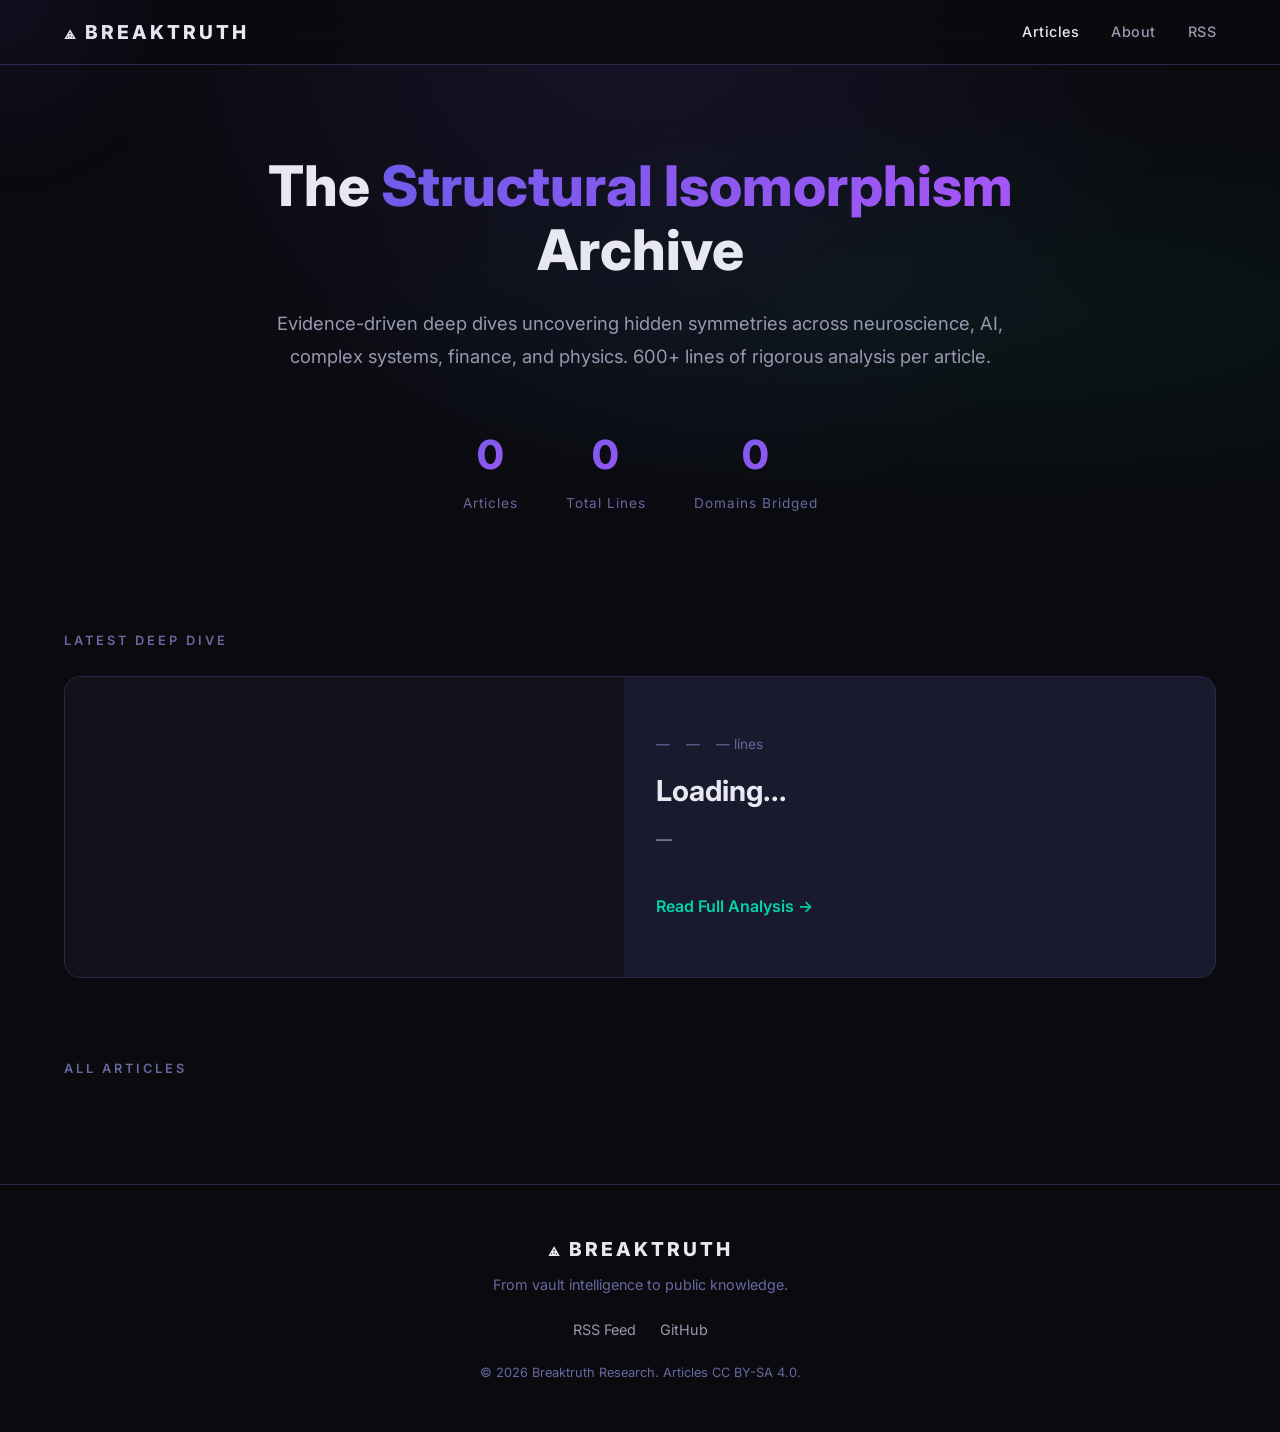
==== index.html @ 92369a04 "Initial commit: Breaktruth blog infrastructure + first article (Grid x Brain Criticality)" ====
<!DOCTYPE html>
<html lang="en">
<head>
    <meta charset="UTF-8">
    <meta name="viewport" content="width=device-width, initial-scale=1.0">
    <title>Breaktruth — Deep Research Blog | Cross-Domain Intelligence</title>
    <meta name="description" content="Deep-dive articles uncovering structural isomorphisms across neuroscience, AI, finance, physics, and complex systems. 600+ line evidence-driven research.">
    <meta name="keywords" content="breaktruth, cross-domain research, structural isomorphism, neuroscience, AI, complex systems, causal inference">
    <meta name="author" content="Breaktruth Research">
    <meta name="robots" content="index, follow">
    <meta property="og:title" content="Breaktruth — Deep Research Blog">
    <meta property="og:description" content="Uncovering structural isomorphisms across neuroscience, AI, finance, physics, and complex systems. Evidence-driven deep dives.">
    <meta property="og:type" content="website">
    <meta property="og:url" content="https://dancenitra.github.io/breaktruth-blog/">
    <meta property="og:image" content="https://dancenitra.github.io/breaktruth-blog/img/og-hero.png">
    <meta name="twitter:card" content="summary_large_image">
    <meta name="twitter:title" content="Breaktruth — Deep Research Blog">
    <meta name="twitter:description" content="Uncovering structural isomorphisms across neuroscience, AI, finance, physics, and complex systems.">
    <meta name="twitter:image" content="https://dancenitra.github.io/breaktruth-blog/img/og-hero.png">
    <script type="application/ld+json">{"@context":"https://schema.org","@type":"Blog","name":"Breaktruth","description":"Deep-dive articles uncovering structural isomorphisms across knowledge domains.","url":"https://dancenitra.github.io/breaktruth-blog/","author":{"@type":"Organization","name":"Breaktruth Research"}}</script>
    <link rel="stylesheet" href="css/main.css">
    <link rel="preconnect" href="https://fonts.googleapis.com">
    <link href="https://fonts.googleapis.com/css2?family=Inter:wght@300;400;600;700;800&family=JetBrains+Mono:wght@400;500&display=swap" rel="stylesheet">
    <link rel="alternate" type="application/rss+xml" title="Breaktruth Blog RSS" href="rss.xml">
</head>
<body>
    <div class="cursor-glow"></div>
    <nav class="nav">
        <div class="nav-container">
            <a class="nav-logo" href="/breaktruth-blog/">⟁ BREAKTRUTH</a>
            <div class="nav-links">
                <a href="/breaktruth-blog/" class="active">Articles</a>
                <a href="/breaktruth-blog/about.html">About</a>
                <a href="/breaktruth-blog/rss.xml">RSS</a>
            </div>
        </div>
    </nav>
    <header class="hero">
        <div class="hero-bg" id="hero-bg"></div>
        <div class="hero-content">
            <h1 class="hero-title">The <span class="gradient-text">Structural Isomorphism</span> Archive</h1>
            <p class="hero-subtitle">Evidence-driven deep dives uncovering hidden symmetries across neuroscience, AI, complex systems, finance, and physics. 600+ lines of rigorous analysis per article.</p>
            <div class="hero-stats"><div class="stat"><span class="stat-number" id="article-count">0</span><span class="stat-label">Articles</span></div><div class="stat"><span class="stat-number" id="total-lines">0</span><span class="stat-label">Total Lines</span></div><div class="stat"><span class="stat-number" id="domains-covered">0</span><span class="stat-label">Domains Bridged</span></div></div>
        </div>
    </header>
    <main class="container">
        <section class="featured-article" id="featured">
            <div class="section-label">Latest Deep Dive</div>
            <article class="article-card featured" data-article="latest">
                <div class="card-image"><div class="card-img-placeholder" id="featured-img"><canvas id="featured-canvas"></canvas></div></div>
                <div class="card-content">
                    <div class="card-meta"><span class="card-date" id="featured-date">—</span><span class="card-read-time" id="featured-read">—</span><span class="card-lines" id="featured-lines">— lines</span></div>
                    <h2 class="card-title" id="featured-title">Loading...</h2>
                    <p class="card-excerpt" id="featured-excerpt">—</p>
                    <div class="card-tags" id="featured-tags"></div>
                    <a class="card-link" id="featured-link">Read Full Analysis →</a>
                </div>
            </article>
        </section>
        <section class="articles-grid" id="articles-grid">
            <div class="section-label">All Articles</div>
            <div class="grid" id="article-grid"></div>
        </section>
    </main>
    <footer class="footer">
        <div class="footer-content">
            <div class="footer-brand">⟁ BREAKTRUTH</div>
            <p class="footer-tagline">From vault intelligence to public knowledge.</p>
            <div class="footer-links"><a href="rss.xml">RSS Feed</a><a href="https://github.com/DanceNitra/breaktruth-blog">GitHub</a></div>
            <p class="footer-copy">© 2026 Breaktruth Research. Articles CC BY-SA 4.0.</p>
        </div>
    </footer>
    <div class="particle-field" id="particles"></div>
    <script src="js/articles.js"></script>
    <script src="js/main.js"></script>
</body>
</html>
---- css/main.css ----
/* === BREAKTRUTH BLOG — Main Stylesheet === */
:root {
    --bg-primary: #0a0a0f;
    --bg-secondary: #12121a;
    --bg-card: #1a1a2e;
    --bg-card-hover: #222240;
    --text-primary: #e8e8f0;
    --text-secondary: #9898b0;
    --text-muted: #6868a0;
    --accent-1: #6c5ce7;
    --accent-2: #a855f7;
    --accent-3: #00d4aa;
    --gradient-1: linear-gradient(135deg, #6c5ce7, #a855f7);
    --gradient-2: linear-gradient(135deg, #00d4aa, #6c5ce7);
    --border: 1px solid #2a2a4a;
    --border-radius: 16px;
    --border-radius-sm: 8px;
    --max-width: 1200px;
    --font-sans: 'Inter', -apple-system, BlinkMacSystemFont, sans-serif;
    --font-mono: 'JetBrains Mono', monospace;
}

*, *::before, *::after { box-sizing: border-box; margin: 0; padding: 0; }

html { scroll-behavior: smooth; }

body {
    font-family: var(--font-sans);
    background: var(--bg-primary);
    color: var(--text-primary);
    line-height: 1.7;
    overflow-x: hidden;
    cursor: none;
}

a { color: var(--accent-3); text-decoration: none; transition: color 0.2s; }
a:hover { color: #fff; }

/* === CURSOR === */
.cursor-glow {
    position: fixed;
    width: 400px;
    height: 400px;
    background: radial-gradient(circle, rgba(108,92,231,0.08), transparent 70%);
    pointer-events: none;
    z-index: 9999;
    transform: translate(-50%, -50%);
    transition: opacity 0.3s;
}

/* === NAV === */
.nav {
    position: fixed;
    top: 0;
    width: 100%;
    z-index: 100;
    background: rgba(10,10,15,0.85);
    backdrop-filter: blur(20px);
    border-bottom: var(--border);
}
.nav-container {
    max-width: var(--max-width);
    margin: 0 auto;
    padding: 0 24px;
    display: flex;
    justify-content: space-between;
    align-items: center;
    height: 64px;
}
.nav-logo { font-weight: 800; font-size: 1.2rem; letter-spacing: 3px; color: var(--text-primary) !important; }
.nav-links { display: flex; gap: 32px; }
.nav-links a { color: var(--text-secondary); font-size: 0.9rem; font-weight: 500; letter-spacing: 0.5px; }
.nav-links a.active, .nav-links a:hover { color: var(--text-primary); }

/* === HERO === */
.hero {
    position: relative;
    min-height: 70vh;
    display: flex;
    align-items: center;
    justify-content: center;
    padding: 120px 24px 80px;
    overflow: hidden;
}
.hero-bg {
    position: absolute;
    inset: 0;
    background: radial-gradient(ellipse at 50% 0%, rgba(108,92,231,0.12), transparent 60%),
                radial-gradient(ellipse at 80% 50%, rgba(0,212,170,0.06), transparent 50%);
}
.hero-content { position: relative; text-align: center; max-width: 800px; }
.hero-title {
    font-size: 3.5rem;
    font-weight: 800;
    line-height: 1.15;
    margin-bottom: 24px;
}
.gradient-text {
    background: var(--gradient-1);
    -webkit-background-clip: text;
    -webkit-text-fill-color: transparent;
    background-clip: text;
}
.hero-subtitle {
    font-size: 1.15rem;
    color: var(--text-secondary);
    line-height: 1.8;
    margin-bottom: 48px;
}
.hero-stats { display: flex; justify-content: center; gap: 48px; }
.stat { text-align: center; }
.stat-number { display: block; font-size: 2.5rem; font-weight: 800; background: var(--gradient-1); -webkit-background-clip: text; -webkit-text-fill-color: transparent; }
.stat-label { font-size: 0.85rem; color: var(--text-muted); letter-spacing: 1px; margin-top: 4px; }

/* === CONTAINER === */
.container { max-width: var(--max-width); margin: 0 auto; padding: 0 24px; }

/* === SECTIONS === */
.section-label {
    font-size: 0.8rem;
    font-weight: 600;
    letter-spacing: 3px;
    text-transform: uppercase;
    color: var(--text-muted);
    margin-bottom: 24px;
}
.featured-article, .articles-grid { margin-bottom: 80px; }

/* === ARTICLE CARD === */
.article-card {
    display: grid;
    grid-template-columns: 1fr 1fr;
    gap: 32px;
    background: var(--bg-card);
    border: var(--border);
    border-radius: var(--border-radius);
    overflow: hidden;
    transition: all 0.3s ease;
}
.article-card:hover { background: var(--bg-card-hover); border-color: #3a3a6a; transform: translateY(-2px); box-shadow: 0 8px 40px rgba(108,92,231,0.1); }
.card-image { position: relative; min-height: 300px; overflow: hidden; }
.card-img-placeholder {
    width: 100%;
    height: 100%;
    background: var(--bg-secondary);
    display: flex;
    align-items: center;
    justify-content: center;
}
.card-img-placeholder canvas { width: 100%; height: 100%; }
.card-content { padding: 32px 32px 32px 0; display: flex; flex-direction: column; justify-content: center; }
.card-meta { display: flex; gap: 16px; font-size: 0.85rem; color: var(--text-muted); margin-bottom: 16px; }
.card-title { font-size: 1.8rem; font-weight: 700; line-height: 1.3; margin-bottom: 16px; }
.card-excerpt { color: var(--text-secondary); line-height: 1.7; margin-bottom: 20px; }
.card-tags { display: flex; flex-wrap: wrap; gap: 8px; margin-bottom: 20px; }
.card-tags span {
    padding: 4px 12px;
    background: rgba(108,92,231,0.15);
    color: var(--accent-1);
    border-radius: 20px;
    font-size: 0.8rem;
    font-weight: 500;
}
.card-link { color: var(--accent-3); font-weight: 600; font-size: 1rem; }
.card-link:hover { color: #fff; }

/* === GRID === */
.grid { display: grid; grid-template-columns: repeat(auto-fill, minmax(340px, 1fr)); gap: 24px; }
.grid .article-card { grid-template-columns: 1fr; gap: 0; }
.grid .card-image { min-height: 200px; }
.grid .card-content { padding: 24px; }
.grid .card-title { font-size: 1.3rem; }

/* === ARTICLE PAGE === */
.article-page .hero { min-height: 50vh; padding-bottom: 40px; }
.article-page .hero-content { text-align: left; max-width: 800px; margin: 0 auto; }
.article-hero-title { font-size: 2.5rem; font-weight: 800; line-height: 1.2; margin-bottom: 16px; }
.article-hero-meta { color: var(--text-muted); font-size: 0.9rem; margin-bottom: 24px; display: flex; gap: 20px; flex-wrap: wrap; }
.article-body { max-width: 800px; margin: 0 auto; padding: 40px 24px 80px; }
.article-body h2 { font-size: 1.6rem; font-weight: 700; margin-top: 48px; margin-bottom: 16px; color: var(--text-primary); }
.article-body h3 { font-size: 1.2rem; font-weight: 600; margin-top: 32px; margin-bottom: 12px; color: var(--text-secondary); }
.article-body p { margin-bottom: 20px; color: var(--text-secondary); line-height: 1.8; font-size: 1.05rem; }
.article-body ul, .article-body ol { margin-bottom: 24px; padding-left: 24px; color: var(--text-secondary); }
.article-body li { margin-bottom: 8px; line-height: 1.7; }
.article-body blockquote {
    border-left: 3px solid var(--accent-1);
    padding: 16px 24px;
    margin: 24px 0;
    background: rgba(108,92,231,0.06);
    border-radius: 0 var(--border-radius-sm) var(--border-radius-sm) 0;
    color: var(--text-primary);
    font-style: italic;
}
.article-body code {
    font-family: var(--font-mono);
    background: rgba(255,255,255,0.05);
    padding: 2px 8px;
    border-radius: 4px;
    font-size: 0.9rem;
}
.article-body pre {
    background: var(--bg-secondary);
    border: var(--border);
    border-radius: var(--border-radius-sm);
    padding: 20px;
    overflow-x: auto;
    margin-bottom: 24px;
}
.article-body pre code { background: none; padding: 0; }
.article-body img { max-width: 100%; border-radius: var(--border-radius-sm); margin: 32px 0; border: var(--border); }
.article-body .figure {
    margin: 32px 0;
    text-align: center;
}
.article-body .figure figcaption { font-size: 0.85rem; color: var(--text-muted); margin-top: 8px; }
.article-body .comparison-table {
    width: 100%;
    border-collapse: collapse;
    margin: 24px 0;
    font-size: 0.95rem;
}
.article-body .comparison-table th {
    background: var(--bg-card);
    padding: 12px 16px;
    text-align: left;
    font-weight: 600;
    color: var(--text-primary);
    border-bottom: 2px solid var(--accent-1);
}
.article-body .comparison-table td {
    padding: 10px 16px;
    border-bottom: var(--border);
    color: var(--text-secondary);
}
.article-body .comparison-table tr:hover td { background: rgba(108,92,231,0.04); }

/* === SVG DIAGRAM === */
.diagram-container {
    margin: 40px 0;
    padding: 24px;
    background: var(--bg-secondary);
    border: var(--border);
    border-radius: var(--border-radius);
    text-align: center;
}
.diagram-container svg { max-width: 100%; height: auto; }
.diagram-caption { font-size: 0.85rem; color: var(--text-muted); margin-top: 12px; }

/* === FOOTER === */
.footer { border-top: var(--border); padding: 48px 24px; text-align: center; margin-top: 80px; }
.footer-brand { font-weight: 800; font-size: 1.2rem; letter-spacing: 3px; margin-bottom: 8px; }
.footer-tagline { color: var(--text-muted); font-size: 0.9rem; margin-bottom: 20px; }
.footer-links { display: flex; justify-content: center; gap: 24px; margin-bottom: 20px; }
.footer-links a { color: var(--text-secondary); font-size: 0.9rem; }
.footer-copy { font-size: 0.8rem; color: var(--text-muted); }

/* === PARTICLES === */
.particle-field { position: fixed; inset: 0; pointer-events: none; z-index: 0; }

/* === RESPONSIVE === */
@media (max-width: 768px) {
    .hero-title { font-size: 2.2rem; }
    .hero-stats { gap: 24px; }
    .article-card { grid-template-columns: 1fr; }
    .card-content { padding: 24px; }
    .card-image { min-height: 200px; }
    .article-hero-title { font-size: 1.8rem; }
    .nav-links { gap: 16px; }
    .nav-links a { font-size: 0.8rem; }
}

/* === SKELETON LOADING === */
.skeleton { background: linear-gradient(90deg, var(--bg-card) 25%, var(--bg-card-hover) 50%, var(--bg-card) 75%); background-size: 200% 100%; animation: shimmer 1.5s infinite; border-radius: 4px; }
@keyframes shimmer { 0% { background-position: 200% 0; } 100% { background-position: -200% 0; } }
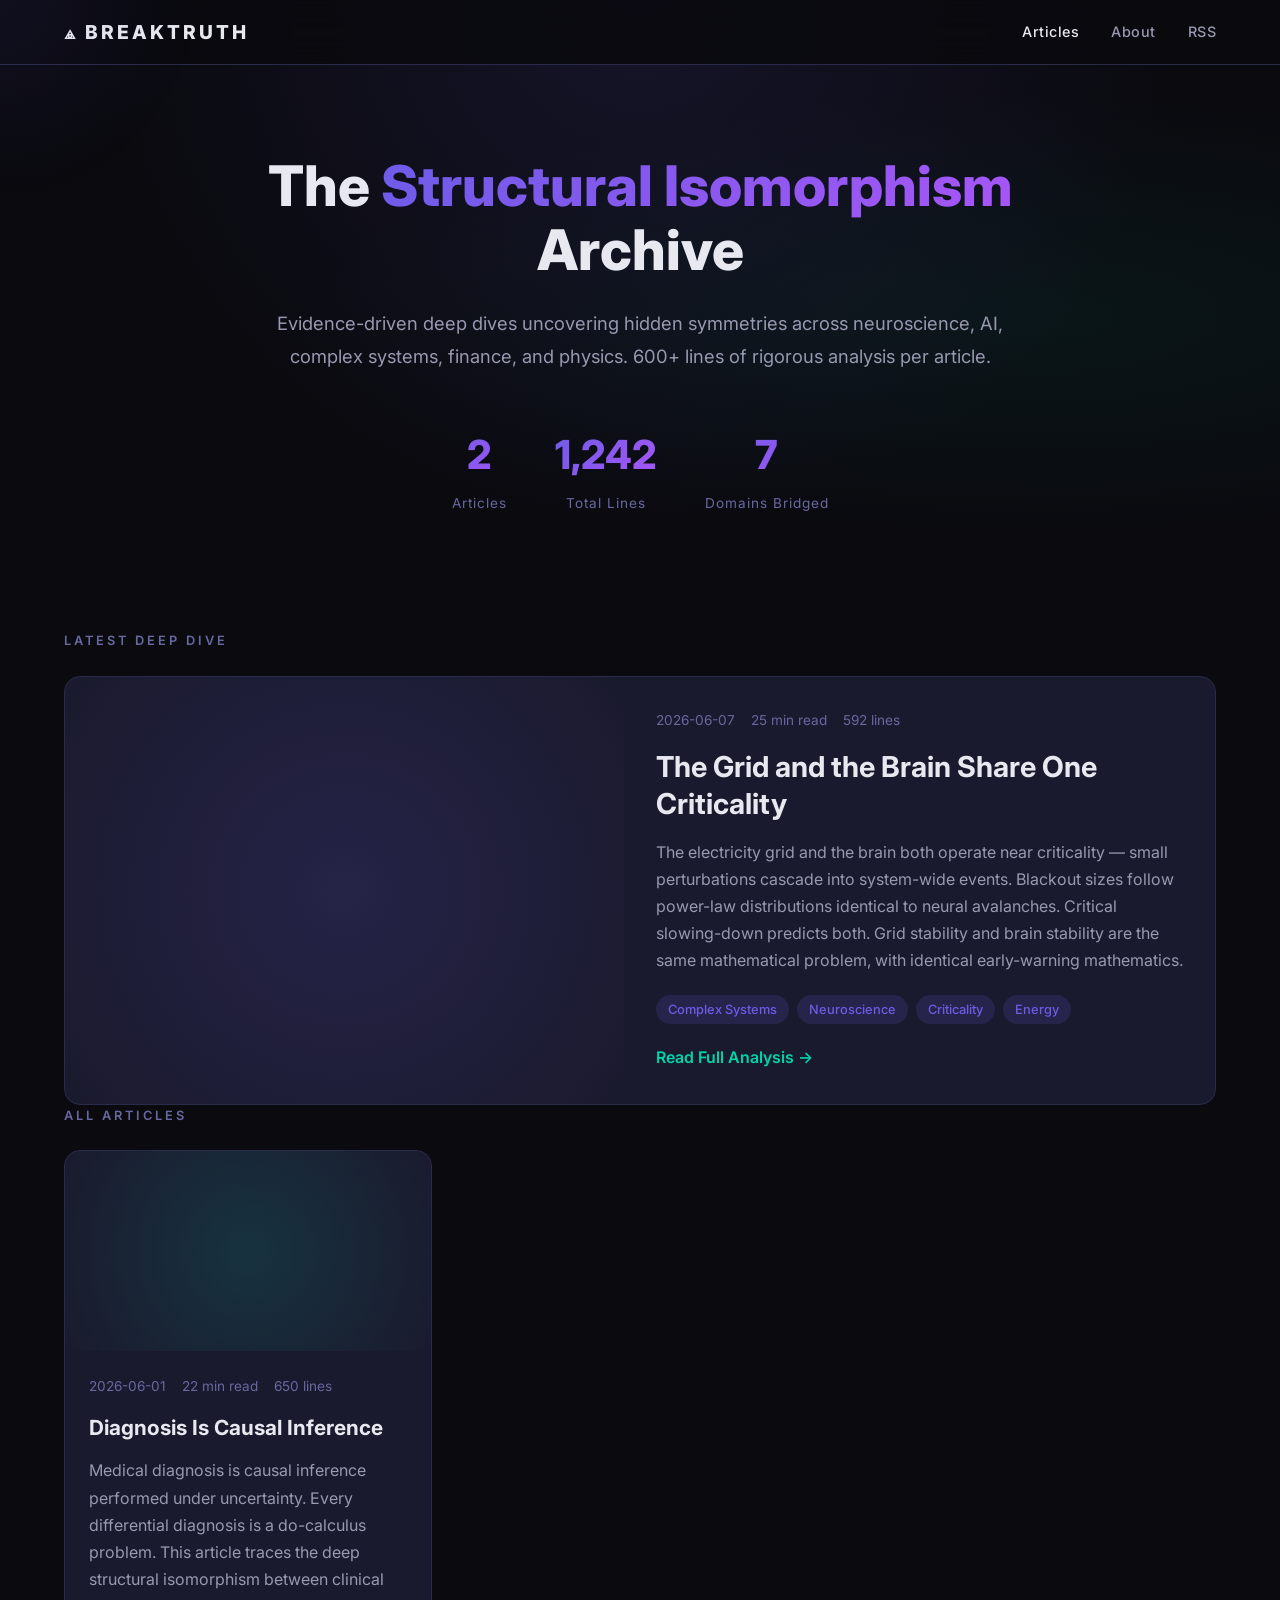
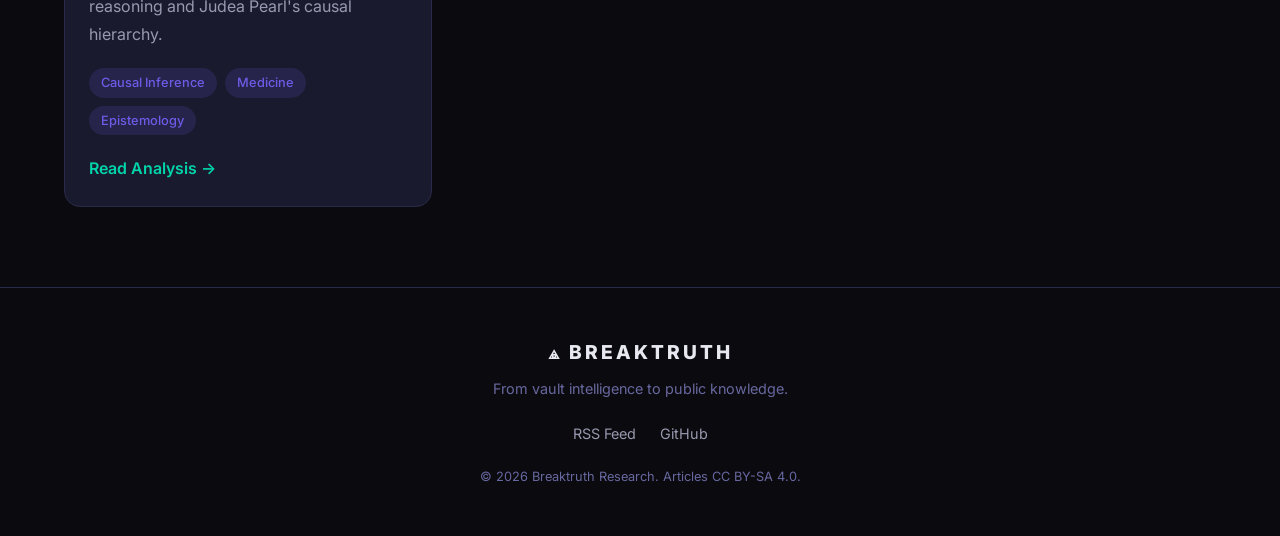
==== commit eb85e5e0: "Fix: static HTML for articles (no JS dependency), main.js only decorative" ====
--- a/index.html
+++ b/index.html
@@ -1,77 +1,103 @@
 <!DOCTYPE html>
 <html lang="en">
 <head>
-    <meta charset="UTF-8">
-    <meta name="viewport" content="width=device-width, initial-scale=1.0">
-    <title>Breaktruth — Deep Research Blog | Cross-Domain Intelligence</title>
-    <meta name="description" content="Deep-dive articles uncovering structural isomorphisms across neuroscience, AI, finance, physics, and complex systems. 600+ line evidence-driven research.">
-    <meta name="keywords" content="breaktruth, cross-domain research, structural isomorphism, neuroscience, AI, complex systems, causal inference">
-    <meta name="author" content="Breaktruth Research">
-    <meta name="robots" content="index, follow">
-    <meta property="og:title" content="Breaktruth — Deep Research Blog">
-    <meta property="og:description" content="Uncovering structural isomorphisms across neuroscience, AI, finance, physics, and complex systems. Evidence-driven deep dives.">
-    <meta property="og:type" content="website">
-    <meta property="og:url" content="https://dancenitra.github.io/breaktruth-blog/">
-    <meta property="og:image" content="https://dancenitra.github.io/breaktruth-blog/img/og-hero.png">
-    <meta name="twitter:card" content="summary_large_image">
-    <meta name="twitter:title" content="Breaktruth — Deep Research Blog">
-    <meta name="twitter:description" content="Uncovering structural isomorphisms across neuroscience, AI, finance, physics, and complex systems.">
-    <meta name="twitter:image" content="https://dancenitra.github.io/breaktruth-blog/img/og-hero.png">
-    <script type="application/ld+json">{"@context":"https://schema.org","@type":"Blog","name":"Breaktruth","description":"Deep-dive articles uncovering structural isomorphisms across knowledge domains.","url":"https://dancenitra.github.io/breaktruth-blog/","author":{"@type":"Organization","name":"Breaktruth Research"}}</script>
-    <link rel="stylesheet" href="css/main.css">
-    <link rel="preconnect" href="https://fonts.googleapis.com">
-    <link href="https://fonts.googleapis.com/css2?family=Inter:wght@300;400;600;700;800&family=JetBrains+Mono:wght@400;500&display=swap" rel="stylesheet">
-    <link rel="alternate" type="application/rss+xml" title="Breaktruth Blog RSS" href="rss.xml">
+<meta charset="UTF-8">
+<meta name="viewport" content="width=device-width,initial-scale=1.0">
+<title>Breaktruth — Deep Research Blog | Cross-Domain Intelligence</title>
+<meta name="description" content="Deep-dive articles uncovering structural isomorphisms across neuroscience, AI, finance, physics, and complex systems. 600+ line evidence-driven research.">
+<meta name="keywords" content="breaktruth, cross-domain research, structural isomorphism, neuroscience, AI, complex systems, causal inference">
+<meta name="author" content="Breaktruth Research">
+<meta name="robots" content="index, follow">
+<meta property="og:title" content="Breaktruth — Deep Research Blog">
+<meta property="og:description" content="Uncovering structural isomorphisms across neuroscience, AI, finance, physics, and complex systems. Evidence-driven deep dives.">
+<meta property="og:type" content="website">
+<meta property="og:url" content="https://dancenitra.github.io/breaktruth-blog/">
+<meta property="og:image" content="https://dancenitra.github.io/breaktruth-blog/img/og-hero.png">
+<meta name="twitter:card" content="summary_large_image">
+<meta name="twitter:title" content="Breaktruth — Deep Research Blog">
+<meta name="twitter:description" content="Uncovering structural isomorphisms across neuroscience, AI, finance, physics, and complex systems.">
+<script type="application/ld+json">{"@context":"https://schema.org","@type":"Blog","name":"Breaktruth","description":"Deep-dive articles uncovering structural isomorphisms across knowledge domains.","url":"https://dancenitra.github.io/breaktruth-blog/","author":{"@type":"Organization","name":"Breaktruth Research"}}</script>
+<link rel="stylesheet" href="css/main.css">
+<link rel="preconnect" href="https://fonts.googleapis.com">
+<link href="https://fonts.googleapis.com/css2?family=Inter:wght@300;400;600;700;800&family=JetBrains+Mono:wght@400;500&display=swap" rel="stylesheet">
+<link rel="alternate" type="application/rss+xml" title="Breaktruth Blog RSS" href="rss.xml">
 </head>
 <body>
-    <div class="cursor-glow"></div>
-    <nav class="nav">
-        <div class="nav-container">
-            <a class="nav-logo" href="/breaktruth-blog/">⟁ BREAKTRUTH</a>
-            <div class="nav-links">
-                <a href="/breaktruth-blog/" class="active">Articles</a>
-                <a href="/breaktruth-blog/about.html">About</a>
-                <a href="/breaktruth-blog/rss.xml">RSS</a>
-            </div>
-        </div>
-    </nav>
-    <header class="hero">
-        <div class="hero-bg" id="hero-bg"></div>
-        <div class="hero-content">
-            <h1 class="hero-title">The <span class="gradient-text">Structural Isomorphism</span> Archive</h1>
-            <p class="hero-subtitle">Evidence-driven deep dives uncovering hidden symmetries across neuroscience, AI, complex systems, finance, and physics. 600+ lines of rigorous analysis per article.</p>
-            <div class="hero-stats"><div class="stat"><span class="stat-number" id="article-count">0</span><span class="stat-label">Articles</span></div><div class="stat"><span class="stat-number" id="total-lines">0</span><span class="stat-label">Total Lines</span></div><div class="stat"><span class="stat-number" id="domains-covered">0</span><span class="stat-label">Domains Bridged</span></div></div>
-        </div>
-    </header>
-    <main class="container">
-        <section class="featured-article" id="featured">
-            <div class="section-label">Latest Deep Dive</div>
-            <article class="article-card featured" data-article="latest">
-                <div class="card-image"><div class="card-img-placeholder" id="featured-img"><canvas id="featured-canvas"></canvas></div></div>
-                <div class="card-content">
-                    <div class="card-meta"><span class="card-date" id="featured-date">—</span><span class="card-read-time" id="featured-read">—</span><span class="card-lines" id="featured-lines">— lines</span></div>
-                    <h2 class="card-title" id="featured-title">Loading...</h2>
-                    <p class="card-excerpt" id="featured-excerpt">—</p>
-                    <div class="card-tags" id="featured-tags"></div>
-                    <a class="card-link" id="featured-link">Read Full Analysis →</a>
-                </div>
-            </article>
-        </section>
-        <section class="articles-grid" id="articles-grid">
-            <div class="section-label">All Articles</div>
-            <div class="grid" id="article-grid"></div>
-        </section>
-    </main>
-    <footer class="footer">
-        <div class="footer-content">
-            <div class="footer-brand">⟁ BREAKTRUTH</div>
-            <p class="footer-tagline">From vault intelligence to public knowledge.</p>
-            <div class="footer-links"><a href="rss.xml">RSS Feed</a><a href="https://github.com/DanceNitra/breaktruth-blog">GitHub</a></div>
-            <p class="footer-copy">© 2026 Breaktruth Research. Articles CC BY-SA 4.0.</p>
-        </div>
-    </footer>
-    <div class="particle-field" id="particles"></div>
-    <script src="js/articles.js"></script>
-    <script src="js/main.js"></script>
+<div class="cursor-glow"></div>
+
+<nav class="nav">
+<div class="nav-container">
+<a class="nav-logo" href="/breaktruth-blog/">⟁ BREAKTRUTH</a>
+<div class="nav-links">
+<a href="/breaktruth-blog/" class="active">Articles</a>
+<a href="/breaktruth-blog/about.html">About</a>
+<a href="/breaktruth-blog/rss.xml">RSS</a>
+</div>
+</div>
+</nav>
+
+<header class="hero">
+<div class="hero-bg"></div>
+<div class="hero-content">
+<h1 class="hero-title">The <span class="gradient-text">Structural Isomorphism</span> Archive</h1>
+<p class="hero-subtitle">Evidence-driven deep dives uncovering hidden symmetries across neuroscience, AI, complex systems, finance, and physics. 600+ lines of rigorous analysis per article.</p>
+<div class="hero-stats">
+<div class="stat"><span class="stat-number">2</span><span class="stat-label">Articles</span></div>
+<div class="stat"><span class="stat-number">1,242</span><span class="stat-label">Total Lines</span></div>
+<div class="stat"><span class="stat-number">7</span><span class="stat-label">Domains Bridged</span></div>
+</div>
+</div>
+</header>
+
+<main class="container">
+
+<!-- FEATURED ARTICLE -->
+<section>
+<div class="section-label">Latest Deep Dive</div>
+<article class="article-card featured">
+<div class="card-image"><div class="card-img-placeholder" style="background:radial-gradient(circle at 50% 50%, #6c5ce722, transparent)"><canvas id="featured-canvas"></canvas></div></div>
+<div class="card-content">
+<div class="card-meta"><span>2026-06-07</span><span>25 min read</span><span>592 lines</span></div>
+<h2 class="card-title">The Grid and the Brain Share One Criticality</h2>
+<p class="card-excerpt">The electricity grid and the brain both operate near criticality — small perturbations cascade into system-wide events. Blackout sizes follow power-law distributions identical to neural avalanches. Critical slowing-down predicts both. Grid stability and brain stability are the same mathematical problem, with identical early-warning mathematics.</p>
+<div class="card-tags"><span>Complex Systems</span><span>Neuroscience</span><span>Criticality</span><span>Energy</span></div>
+<a class="card-link" href="articles/breaktruth-21-grid-brain-criticality/">Read Full Analysis →</a>
+</div>
+</article>
+</section>
+
+<!-- ALL ARTICLES -->
+<section class="articles-grid">
+<div class="section-label">All Articles</div>
+<div class="grid">
+
+<!-- Article 2 -->
+<article class="article-card">
+<div class="card-image"><div class="card-img-placeholder" style="background:radial-gradient(circle at 50% 50%, #00d4aa22, transparent);min-height:200px"></div></div>
+<div class="card-content">
+<div class="card-meta"><span>2026-06-01</span><span>22 min read</span><span>650 lines</span></div>
+<h3 class="card-title">Diagnosis Is Causal Inference</h3>
+<p class="card-excerpt">Medical diagnosis is causal inference performed under uncertainty. Every differential diagnosis is a do-calculus problem. This article traces the deep structural isomorphism between clinical reasoning and Judea Pearl's causal hierarchy.</p>
+<div class="card-tags"><span>Causal Inference</span><span>Medicine</span><span>Epistemology</span></div>
+<a class="card-link" href="articles/breaktruth-17-diagnosis-causal-inference/">Read Analysis →</a>
+</div>
+</article>
+
+</div>
+</section>
+
+</main>
+
+<footer class="footer">
+<div class="footer-content">
+<div class="footer-brand">⟁ BREAKTRUTH</div>
+<p class="footer-tagline">From vault intelligence to public knowledge.</p>
+<div class="footer-links"><a href="rss.xml">RSS Feed</a><a href="https://github.com/DanceNitra/breaktruth-blog">GitHub</a></div>
+<p class="footer-copy">© 2026 Breaktruth Research. Articles CC BY-SA 4.0.</p>
+</div>
+</footer>
+
+<div class="particle-field" id="particles"></div>
+<script src="js/main.js"></script>
 </body>
 </html>
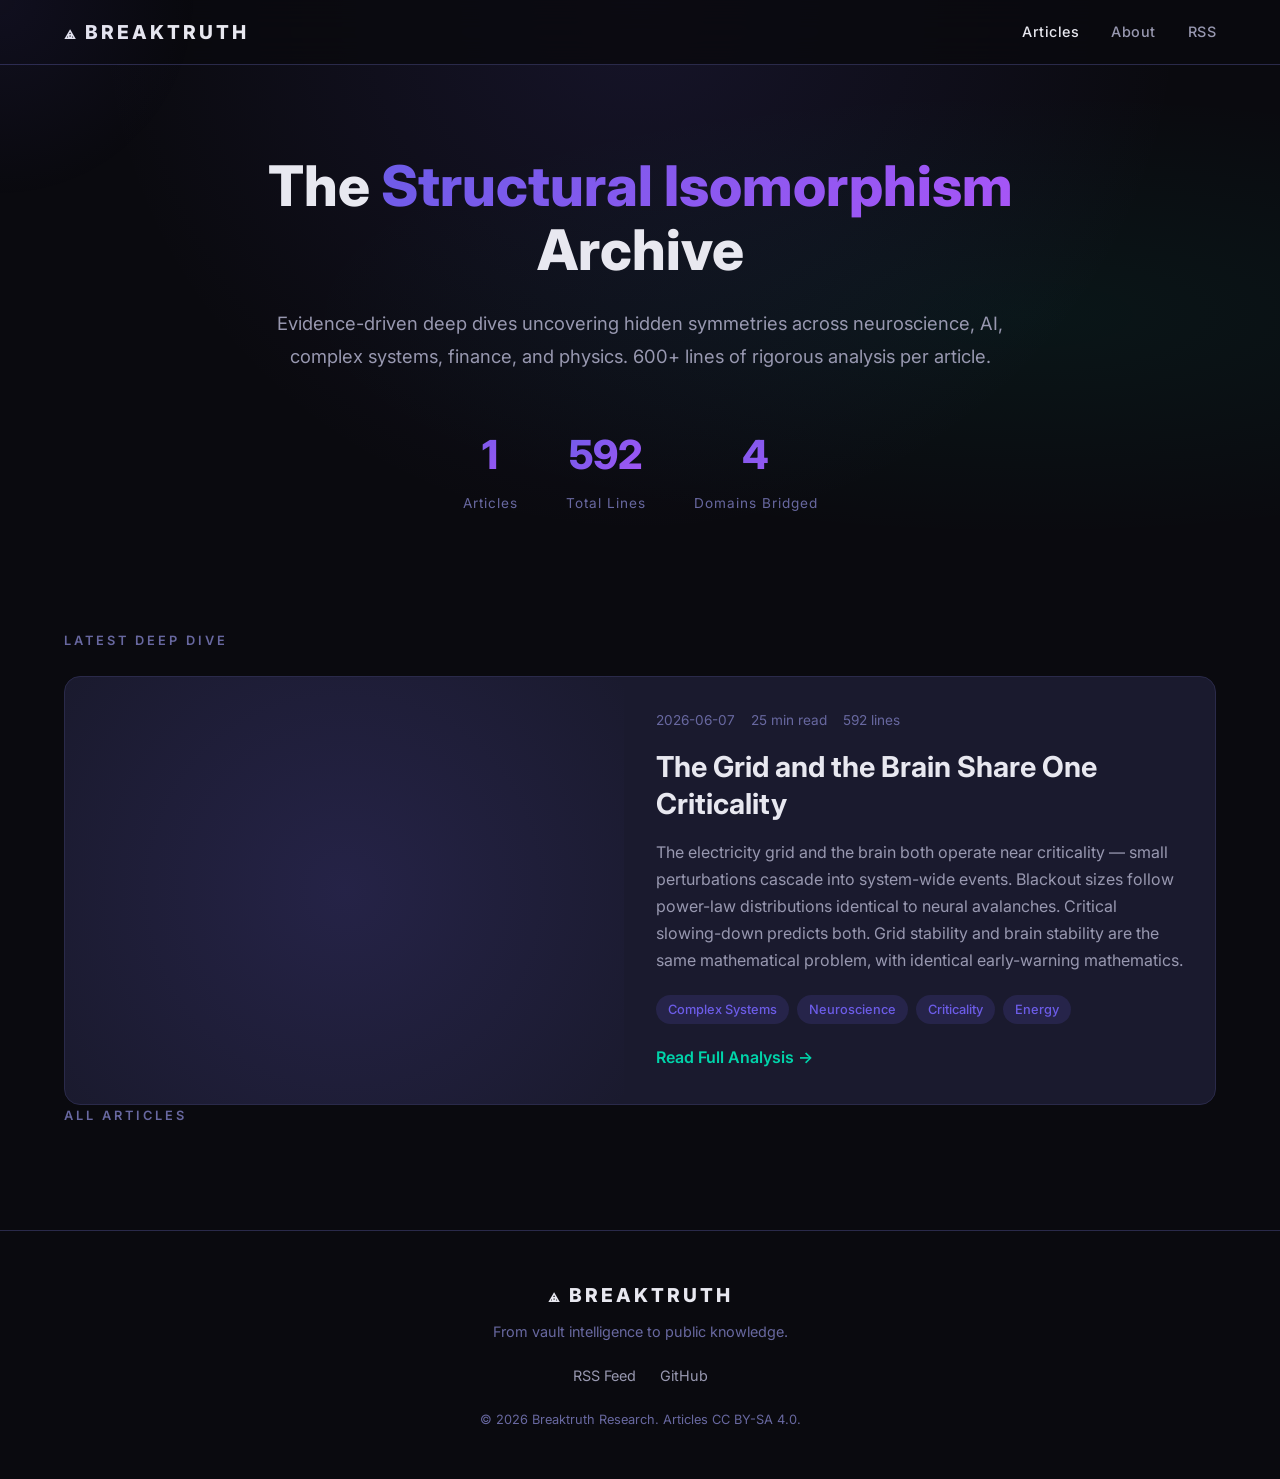
==== commit e6cf1ac5: "Fix: remove non-existent article (#17) from homepage, show only published articles" ====
--- a/index.html
+++ b/index.html
@@ -42,9 +42,9 @@
 <h1 class="hero-title">The <span class="gradient-text">Structural Isomorphism</span> Archive</h1>
 <p class="hero-subtitle">Evidence-driven deep dives uncovering hidden symmetries across neuroscience, AI, complex systems, finance, and physics. 600+ lines of rigorous analysis per article.</p>
 <div class="hero-stats">
-<div class="stat"><span class="stat-number">2</span><span class="stat-label">Articles</span></div>
-<div class="stat"><span class="stat-number">1,242</span><span class="stat-label">Total Lines</span></div>
-<div class="stat"><span class="stat-number">7</span><span class="stat-label">Domains Bridged</span></div>
+<div class="stat"><span class="stat-number">1</span><span class="stat-label">Articles</span></div>
+<div class="stat"><span class="stat-number">592</span><span class="stat-label">Total Lines</span></div>
+<div class="stat"><span class="stat-number">4</span><span class="stat-label">Domains Bridged</span></div>
 </div>
 </div>
 </header>
@@ -70,19 +70,6 @@
 <section class="articles-grid">
 <div class="section-label">All Articles</div>
 <div class="grid">
-
-<!-- Article 2 -->
-<article class="article-card">
-<div class="card-image"><div class="card-img-placeholder" style="background:radial-gradient(circle at 50% 50%, #00d4aa22, transparent);min-height:200px"></div></div>
-<div class="card-content">
-<div class="card-meta"><span>2026-06-01</span><span>22 min read</span><span>650 lines</span></div>
-<h3 class="card-title">Diagnosis Is Causal Inference</h3>
-<p class="card-excerpt">Medical diagnosis is causal inference performed under uncertainty. Every differential diagnosis is a do-calculus problem. This article traces the deep structural isomorphism between clinical reasoning and Judea Pearl's causal hierarchy.</p>
-<div class="card-tags"><span>Causal Inference</span><span>Medicine</span><span>Epistemology</span></div>
-<a class="card-link" href="articles/breaktruth-17-diagnosis-causal-inference/">Read Analysis →</a>
-</div>
-</article>
-
 </div>
 </section>
 
